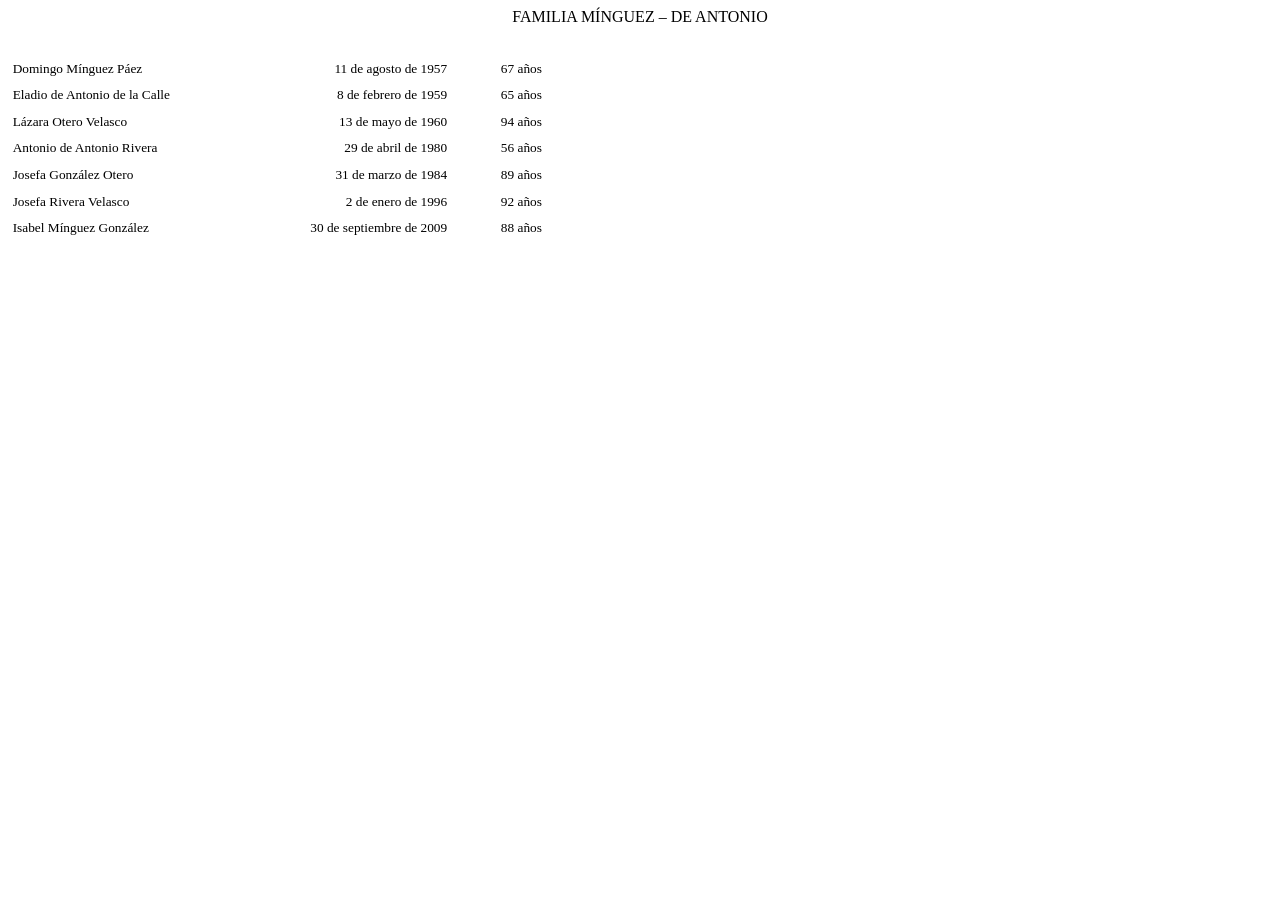
==== index.html @ 426055af "Add files via upload" ====
<html>

<head>
<meta http-equiv=Content-Type content="text/html; charset=windows-1252">
<meta name=Generator content="Microsoft Word 15 (filtered)">
<style>
<!--
 /* Font Definitions */
 @font-face
	{font-family:"Cambria Math";
	panose-1:2 4 5 3 5 4 6 3 2 4;}
@font-face
	{font-family:Aptos;
	panose-1:0 0 0 0 0 0 0 0 0 0;}
@font-face
	{font-family:Algerian;
	panose-1:4 2 7 5 4 10 2 6 7 2;}
 /* Style Definitions */
 p.MsoNormal, li.MsoNormal, div.MsoNormal
	{margin-top:0cm;
	margin-right:0cm;
	margin-bottom:8.0pt;
	margin-left:0cm;
	line-height:107%;
	font-size:11.0pt;
	font-family:"Aptos",serif;}
.MsoChpDefault
	{font-family:"Aptos",serif;}
.MsoPapDefault
	{margin-bottom:8.0pt;
	line-height:107%;}
@page WordSection1
	{size:595.3pt 841.9pt;
	margin:70.9pt 3.0cm 70.9pt 3.0cm;}
div.WordSection1
	{page:WordSection1;}
-->
</style>

</head>

<body lang=ES style='word-wrap:break-word'>

<div class=WordSection1>

<p class=MsoNormal align=center style='text-align:center'><span
style='font-size:12.0pt;line-height:107%;font-family:Algerian'>FAMILIA M�NGUEZ
� DE ANTONIO</span></p>

<p class=MsoNormal><span style='font-size:10.0pt;line-height:107%;font-family:
Algerian'>&nbsp;</span></p>

<p class=MsoNormal></p>

<table class=MsoNormalTable border=0 cellspacing=0 cellpadding=0 width=511
 style='width:383.0pt;border-collapse:collapse'>
 <tr style='height:19.95pt'>
  <td width=236 nowrap valign=top style='width:177.2pt;padding:0cm 3.5pt 0cm 3.5pt;
  height:19.95pt'>
  <p class=MsoNormal style='margin-bottom:0cm;line-height:normal'><span
  style='font-size:10.0pt;font-family:Algerian'>Domingo M�nguez P�ez</span></p>
  </td>
  <td width=189 nowrap valign=top style='width:5.0cm;padding:0cm 3.5pt 0cm 3.5pt;
  height:19.95pt'>
  <p class=MsoNormal align=right style='margin-bottom:0cm;text-align:right;
  line-height:normal'><span style='font-size:10.0pt;font-family:Algerian'>11 de
  agosto de 1957</span></p>
  </td>
  <td width=85 nowrap valign=top style='width:64.05pt;padding:0cm 3.5pt 0cm 3.5pt;
  height:19.95pt'>
  <p class=MsoNormal align=right style='margin-bottom:0cm;text-align:right;
  line-height:normal'><span style='font-size:10.0pt;font-family:Algerian'>67
  a�os</span></p>
  </td>
 </tr>
 <tr style='height:19.95pt'>
  <td width=236 nowrap valign=top style='width:177.2pt;padding:0cm 3.5pt 0cm 3.5pt;
  height:19.95pt'>
  <p class=MsoNormal style='margin-bottom:0cm;line-height:normal'><span
  style='font-size:10.0pt;font-family:Algerian'>Eladio de Antonio de la Calle</span></p>
  </td>
  <td width=189 nowrap valign=top style='width:5.0cm;padding:0cm 3.5pt 0cm 3.5pt;
  height:19.95pt'>
  <p class=MsoNormal align=right style='margin-bottom:0cm;text-align:right;
  line-height:normal'><span style='font-size:10.0pt;font-family:Algerian'>8 de
  febrero de 1959</span></p>
  </td>
  <td width=85 nowrap valign=top style='width:64.05pt;padding:0cm 3.5pt 0cm 3.5pt;
  height:19.95pt'>
  <p class=MsoNormal align=right style='margin-bottom:0cm;text-align:right;
  line-height:normal'><span style='font-size:10.0pt;font-family:Algerian'>65
  a�os</span></p>
  </td>
 </tr>
 <tr style='height:19.95pt'>
  <td width=236 nowrap valign=top style='width:177.2pt;padding:0cm 3.5pt 0cm 3.5pt;
  height:19.95pt'>
  <p class=MsoNormal style='margin-bottom:0cm;line-height:normal'><span
  style='font-size:10.0pt;font-family:Algerian'>L�zara Otero Velasco</span></p>
  </td>
  <td width=189 nowrap valign=top style='width:5.0cm;padding:0cm 3.5pt 0cm 3.5pt;
  height:19.95pt'>
  <p class=MsoNormal align=right style='margin-bottom:0cm;text-align:right;
  line-height:normal'><span style='font-size:10.0pt;font-family:Algerian'>13 de
  mayo de 1960</span></p>
  </td>
  <td width=85 nowrap valign=top style='width:64.05pt;padding:0cm 3.5pt 0cm 3.5pt;
  height:19.95pt'>
  <p class=MsoNormal align=right style='margin-bottom:0cm;text-align:right;
  line-height:normal'><span style='font-size:10.0pt;font-family:Algerian'>94
  a�os</span></p>
  </td>
 </tr>
 <tr style='height:19.95pt'>
  <td width=236 nowrap valign=top style='width:177.2pt;padding:0cm 3.5pt 0cm 3.5pt;
  height:19.95pt'>
  <p class=MsoNormal style='margin-bottom:0cm;line-height:normal'><span
  style='font-size:10.0pt;font-family:Algerian'>Antonio de Antonio Rivera</span></p>
  </td>
  <td width=189 nowrap valign=top style='width:5.0cm;padding:0cm 3.5pt 0cm 3.5pt;
  height:19.95pt'>
  <p class=MsoNormal align=right style='margin-bottom:0cm;text-align:right;
  line-height:normal'><span style='font-size:10.0pt;font-family:Algerian'>29 de
  abril de 1980</span></p>
  </td>
  <td width=85 nowrap valign=top style='width:64.05pt;padding:0cm 3.5pt 0cm 3.5pt;
  height:19.95pt'>
  <p class=MsoNormal align=right style='margin-bottom:0cm;text-align:right;
  line-height:normal'><span style='font-size:10.0pt;font-family:Algerian'>56
  a�os</span></p>
  </td>
 </tr>
 <tr style='height:19.95pt'>
  <td width=236 nowrap valign=top style='width:177.2pt;padding:0cm 3.5pt 0cm 3.5pt;
  height:19.95pt'>
  <p class=MsoNormal style='margin-bottom:0cm;line-height:normal'><span
  style='font-size:10.0pt;font-family:Algerian'>Josefa Gonz�lez Otero</span></p>
  </td>
  <td width=189 nowrap valign=top style='width:5.0cm;padding:0cm 3.5pt 0cm 3.5pt;
  height:19.95pt'>
  <p class=MsoNormal align=right style='margin-bottom:0cm;text-align:right;
  line-height:normal'><span style='font-size:10.0pt;font-family:Algerian'>31 de
  marzo de 1984</span></p>
  </td>
  <td width=85 nowrap valign=top style='width:64.05pt;padding:0cm 3.5pt 0cm 3.5pt;
  height:19.95pt'>
  <p class=MsoNormal align=right style='margin-bottom:0cm;text-align:right;
  line-height:normal'><span style='font-size:10.0pt;font-family:Algerian'>89
  a�os</span></p>
  </td>
 </tr>
 <tr style='height:19.95pt'>
  <td width=236 nowrap valign=top style='width:177.2pt;padding:0cm 3.5pt 0cm 3.5pt;
  height:19.95pt'>
  <p class=MsoNormal style='margin-bottom:0cm;line-height:normal'><span
  style='font-size:10.0pt;font-family:Algerian'>Josefa Rivera Velasco</span></p>
  </td>
  <td width=189 nowrap valign=top style='width:5.0cm;padding:0cm 3.5pt 0cm 3.5pt;
  height:19.95pt'>
  <p class=MsoNormal align=right style='margin-bottom:0cm;text-align:right;
  line-height:normal'><span style='font-size:10.0pt;font-family:Algerian'>2 de
  enero de 1996</span></p>
  </td>
  <td width=85 nowrap valign=top style='width:64.05pt;padding:0cm 3.5pt 0cm 3.5pt;
  height:19.95pt'>
  <p class=MsoNormal align=right style='margin-bottom:0cm;text-align:right;
  line-height:normal'><span style='font-size:10.0pt;font-family:Algerian'>92
  a�os</span></p>
  </td>
 </tr>
 <tr style='height:19.95pt'>
  <td width=236 nowrap valign=top style='width:177.2pt;padding:0cm 3.5pt 0cm 3.5pt;
  height:19.95pt'>
  <p class=MsoNormal style='margin-bottom:0cm;line-height:normal'><span
  style='font-size:10.0pt;font-family:Algerian'>Isabel M�nguez Gonz�lez</span></p>
  </td>
  <td width=189 nowrap valign=top style='width:5.0cm;padding:0cm 3.5pt 0cm 3.5pt;
  height:19.95pt'>
  <p class=MsoNormal align=right style='margin-bottom:0cm;text-align:right;
  line-height:normal'><span style='font-size:10.0pt;font-family:Algerian'>30 de
  septiembre de 2009</span></p>
  </td>
  <td width=85 nowrap valign=top style='width:64.05pt;padding:0cm 3.5pt 0cm 3.5pt;
  height:19.95pt'>
  <p class=MsoNormal align=right style='margin-bottom:0cm;text-align:right;
  line-height:normal'><span style='font-size:10.0pt;font-family:Algerian'>88
  a�os</span></p>
  </td>
 </tr>
</table>

<p class=MsoNormal align=center style='text-align:center'><span
style='font-size:12.0pt;line-height:107%;font-family:Algerian'>&nbsp;</span></p>

</div>

</body>

</html>
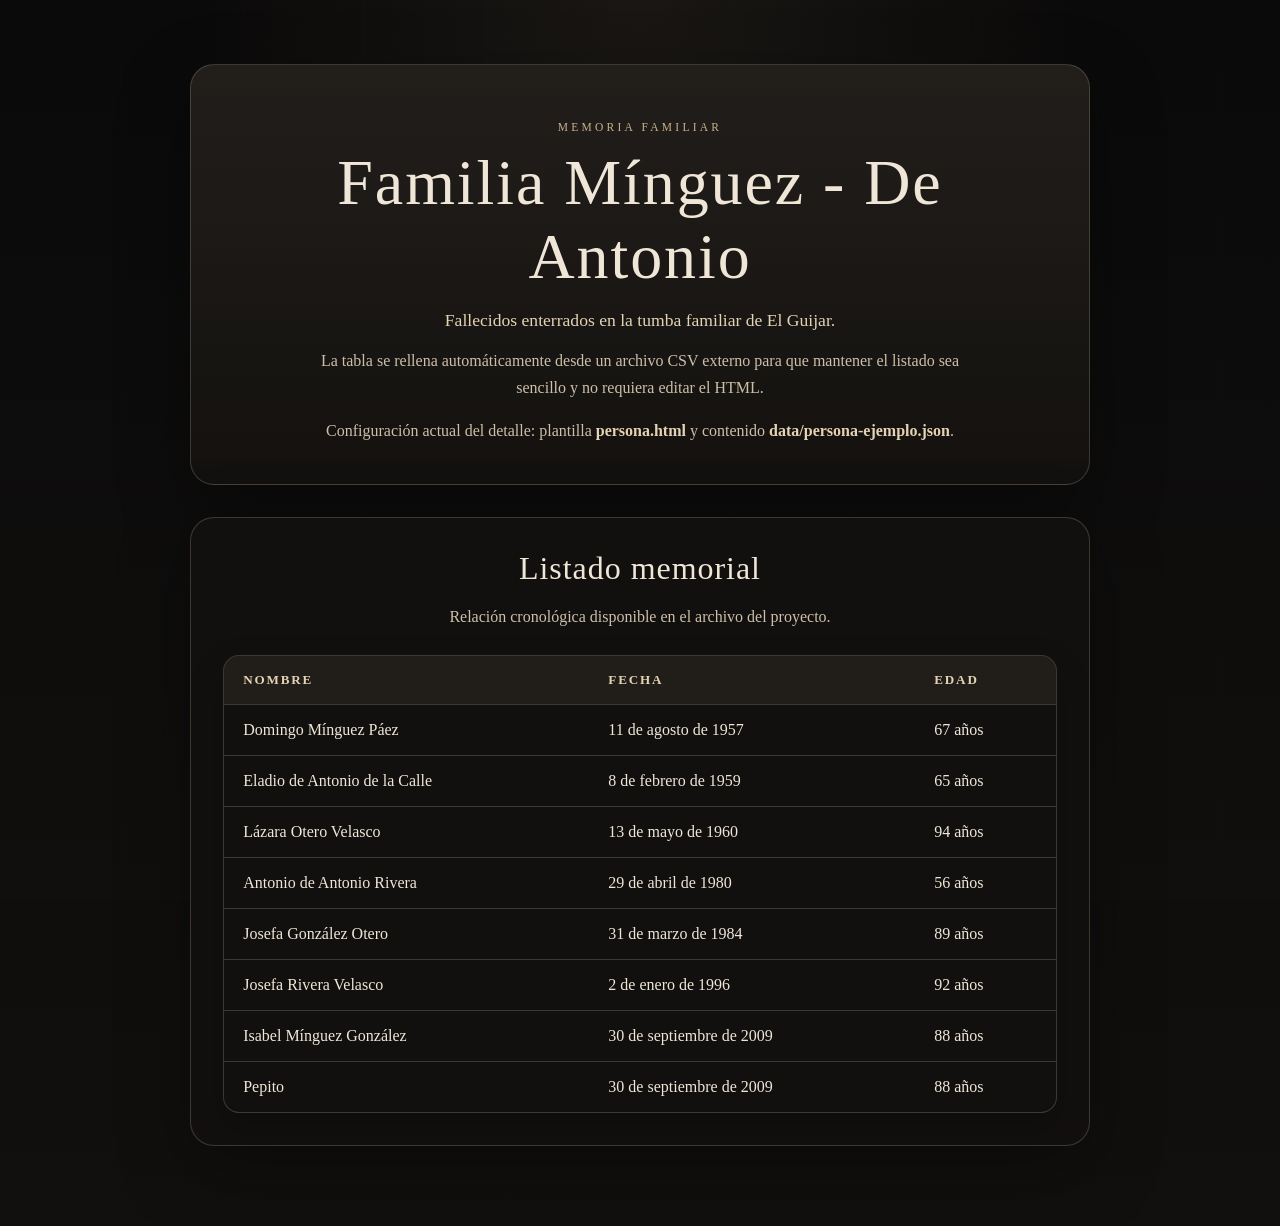
==== commit 3b551179: "Nueva estructura del proyecto" ====
--- a/index.html
+++ b/index.html
@@ -1,199 +1,64 @@
-<html>
-
-<head>
-<meta http-equiv=Content-Type content="text/html; charset=windows-1252">
-<meta name=Generator content="Microsoft Word 15 (filtered)">
-<style>
-<!--
- /* Font Definitions */
- @font-face
-	{font-family:"Cambria Math";
-	panose-1:2 4 5 3 5 4 6 3 2 4;}
-@font-face
-	{font-family:Aptos;
-	panose-1:0 0 0 0 0 0 0 0 0 0;}
-@font-face
-	{font-family:Algerian;
-	panose-1:4 2 7 5 4 10 2 6 7 2;}
- /* Style Definitions */
- p.MsoNormal, li.MsoNormal, div.MsoNormal
-	{margin-top:0cm;
-	margin-right:0cm;
-	margin-bottom:8.0pt;
-	margin-left:0cm;
-	line-height:107%;
-	font-size:11.0pt;
-	font-family:"Aptos",serif;}
-.MsoChpDefault
-	{font-family:"Aptos",serif;}
-.MsoPapDefault
-	{margin-bottom:8.0pt;
-	line-height:107%;}
-@page WordSection1
-	{size:595.3pt 841.9pt;
-	margin:70.9pt 3.0cm 70.9pt 3.0cm;}
-div.WordSection1
-	{page:WordSection1;}
--->
-</style>
-
-</head>
-
-<body lang=ES style='word-wrap:break-word'>
-
-<div class=WordSection1>
-
-<p class=MsoNormal align=center style='text-align:center'><span
-style='font-size:12.0pt;line-height:107%;font-family:Algerian'>FAMILIA M�NGUEZ
-� DE ANTONIO</span></p>
-
-<p class=MsoNormal><span style='font-size:10.0pt;line-height:107%;font-family:
-Algerian'>&nbsp;</span></p>
-
-<p class=MsoNormal></p>
-
-<table class=MsoNormalTable border=0 cellspacing=0 cellpadding=0 width=511
- style='width:383.0pt;border-collapse:collapse'>
- <tr style='height:19.95pt'>
-  <td width=236 nowrap valign=top style='width:177.2pt;padding:0cm 3.5pt 0cm 3.5pt;
-  height:19.95pt'>
-  <p class=MsoNormal style='margin-bottom:0cm;line-height:normal'><span
-  style='font-size:10.0pt;font-family:Algerian'>Domingo M�nguez P�ez</span></p>
-  </td>
-  <td width=189 nowrap valign=top style='width:5.0cm;padding:0cm 3.5pt 0cm 3.5pt;
-  height:19.95pt'>
-  <p class=MsoNormal align=right style='margin-bottom:0cm;text-align:right;
-  line-height:normal'><span style='font-size:10.0pt;font-family:Algerian'>11 de
-  agosto de 1957</span></p>
-  </td>
-  <td width=85 nowrap valign=top style='width:64.05pt;padding:0cm 3.5pt 0cm 3.5pt;
-  height:19.95pt'>
-  <p class=MsoNormal align=right style='margin-bottom:0cm;text-align:right;
-  line-height:normal'><span style='font-size:10.0pt;font-family:Algerian'>67
-  a�os</span></p>
-  </td>
- </tr>
- <tr style='height:19.95pt'>
-  <td width=236 nowrap valign=top style='width:177.2pt;padding:0cm 3.5pt 0cm 3.5pt;
-  height:19.95pt'>
-  <p class=MsoNormal style='margin-bottom:0cm;line-height:normal'><span
-  style='font-size:10.0pt;font-family:Algerian'>Eladio de Antonio de la Calle</span></p>
-  </td>
-  <td width=189 nowrap valign=top style='width:5.0cm;padding:0cm 3.5pt 0cm 3.5pt;
-  height:19.95pt'>
-  <p class=MsoNormal align=right style='margin-bottom:0cm;text-align:right;
-  line-height:normal'><span style='font-size:10.0pt;font-family:Algerian'>8 de
-  febrero de 1959</span></p>
-  </td>
-  <td width=85 nowrap valign=top style='width:64.05pt;padding:0cm 3.5pt 0cm 3.5pt;
-  height:19.95pt'>
-  <p class=MsoNormal align=right style='margin-bottom:0cm;text-align:right;
-  line-height:normal'><span style='font-size:10.0pt;font-family:Algerian'>65
-  a�os</span></p>
-  </td>
- </tr>
- <tr style='height:19.95pt'>
-  <td width=236 nowrap valign=top style='width:177.2pt;padding:0cm 3.5pt 0cm 3.5pt;
-  height:19.95pt'>
-  <p class=MsoNormal style='margin-bottom:0cm;line-height:normal'><span
-  style='font-size:10.0pt;font-family:Algerian'>L�zara Otero Velasco</span></p>
-  </td>
-  <td width=189 nowrap valign=top style='width:5.0cm;padding:0cm 3.5pt 0cm 3.5pt;
-  height:19.95pt'>
-  <p class=MsoNormal align=right style='margin-bottom:0cm;text-align:right;
-  line-height:normal'><span style='font-size:10.0pt;font-family:Algerian'>13 de
-  mayo de 1960</span></p>
-  </td>
-  <td width=85 nowrap valign=top style='width:64.05pt;padding:0cm 3.5pt 0cm 3.5pt;
-  height:19.95pt'>
-  <p class=MsoNormal align=right style='margin-bottom:0cm;text-align:right;
-  line-height:normal'><span style='font-size:10.0pt;font-family:Algerian'>94
-  a�os</span></p>
-  </td>
- </tr>
- <tr style='height:19.95pt'>
-  <td width=236 nowrap valign=top style='width:177.2pt;padding:0cm 3.5pt 0cm 3.5pt;
-  height:19.95pt'>
-  <p class=MsoNormal style='margin-bottom:0cm;line-height:normal'><span
-  style='font-size:10.0pt;font-family:Algerian'>Antonio de Antonio Rivera</span></p>
-  </td>
-  <td width=189 nowrap valign=top style='width:5.0cm;padding:0cm 3.5pt 0cm 3.5pt;
-  height:19.95pt'>
-  <p class=MsoNormal align=right style='margin-bottom:0cm;text-align:right;
-  line-height:normal'><span style='font-size:10.0pt;font-family:Algerian'>29 de
-  abril de 1980</span></p>
-  </td>
-  <td width=85 nowrap valign=top style='width:64.05pt;padding:0cm 3.5pt 0cm 3.5pt;
-  height:19.95pt'>
-  <p class=MsoNormal align=right style='margin-bottom:0cm;text-align:right;
-  line-height:normal'><span style='font-size:10.0pt;font-family:Algerian'>56
-  a�os</span></p>
-  </td>
- </tr>
- <tr style='height:19.95pt'>
-  <td width=236 nowrap valign=top style='width:177.2pt;padding:0cm 3.5pt 0cm 3.5pt;
-  height:19.95pt'>
-  <p class=MsoNormal style='margin-bottom:0cm;line-height:normal'><span
-  style='font-size:10.0pt;font-family:Algerian'>Josefa Gonz�lez Otero</span></p>
-  </td>
-  <td width=189 nowrap valign=top style='width:5.0cm;padding:0cm 3.5pt 0cm 3.5pt;
-  height:19.95pt'>
-  <p class=MsoNormal align=right style='margin-bottom:0cm;text-align:right;
-  line-height:normal'><span style='font-size:10.0pt;font-family:Algerian'>31 de
-  marzo de 1984</span></p>
-  </td>
-  <td width=85 nowrap valign=top style='width:64.05pt;padding:0cm 3.5pt 0cm 3.5pt;
-  height:19.95pt'>
-  <p class=MsoNormal align=right style='margin-bottom:0cm;text-align:right;
-  line-height:normal'><span style='font-size:10.0pt;font-family:Algerian'>89
-  a�os</span></p>
-  </td>
- </tr>
- <tr style='height:19.95pt'>
-  <td width=236 nowrap valign=top style='width:177.2pt;padding:0cm 3.5pt 0cm 3.5pt;
-  height:19.95pt'>
-  <p class=MsoNormal style='margin-bottom:0cm;line-height:normal'><span
-  style='font-size:10.0pt;font-family:Algerian'>Josefa Rivera Velasco</span></p>
-  </td>
-  <td width=189 nowrap valign=top style='width:5.0cm;padding:0cm 3.5pt 0cm 3.5pt;
-  height:19.95pt'>
-  <p class=MsoNormal align=right style='margin-bottom:0cm;text-align:right;
-  line-height:normal'><span style='font-size:10.0pt;font-family:Algerian'>2 de
-  enero de 1996</span></p>
-  </td>
-  <td width=85 nowrap valign=top style='width:64.05pt;padding:0cm 3.5pt 0cm 3.5pt;
-  height:19.95pt'>
-  <p class=MsoNormal align=right style='margin-bottom:0cm;text-align:right;
-  line-height:normal'><span style='font-size:10.0pt;font-family:Algerian'>92
-  a�os</span></p>
-  </td>
- </tr>
- <tr style='height:19.95pt'>
-  <td width=236 nowrap valign=top style='width:177.2pt;padding:0cm 3.5pt 0cm 3.5pt;
-  height:19.95pt'>
-  <p class=MsoNormal style='margin-bottom:0cm;line-height:normal'><span
-  style='font-size:10.0pt;font-family:Algerian'>Isabel M�nguez Gonz�lez</span></p>
-  </td>
-  <td width=189 nowrap valign=top style='width:5.0cm;padding:0cm 3.5pt 0cm 3.5pt;
-  height:19.95pt'>
-  <p class=MsoNormal align=right style='margin-bottom:0cm;text-align:right;
-  line-height:normal'><span style='font-size:10.0pt;font-family:Algerian'>30 de
-  septiembre de 2009</span></p>
-  </td>
-  <td width=85 nowrap valign=top style='width:64.05pt;padding:0cm 3.5pt 0cm 3.5pt;
-  height:19.95pt'>
-  <p class=MsoNormal align=right style='margin-bottom:0cm;text-align:right;
-  line-height:normal'><span style='font-size:10.0pt;font-family:Algerian'>88
-  a�os</span></p>
-  </td>
- </tr>
-</table>
-
-<p class=MsoNormal align=center style='text-align:center'><span
-style='font-size:12.0pt;line-height:107%;font-family:Algerian'>&nbsp;</span></p>
-
-</div>
-
-</body>
-
-</html>
+<!DOCTYPE html>
+<html lang="es">
+<head>
+  <meta charset="utf-8">
+  <meta name="viewport" content="width=device-width, initial-scale=1">
+  <title>Familia Mínguez - De Antonio</title>
+  <link rel="stylesheet" href="css/tokens.css">
+  <link rel="stylesheet" href="css/styles.css">
+</head>
+<body>
+  <main
+    class="page"
+    data-records-src="data/fallecidos.csv"
+    data-detail-template="persona.html"
+    data-detail-content="data/persona-ejemplo.json"
+  >
+    <section class="hero">
+      <p class="eyebrow">Memoria familiar</p>
+      <h1>Familia Mínguez - De Antonio</h1>
+      <p class="lead">
+        Fallecidos enterrados en la tumba familiar de El Guijar.
+      </p>
+      <p class="description">
+        La tabla se rellena automáticamente desde un archivo CSV externo para que
+        mantener el listado sea sencillo y no requiera editar el HTML.
+      </p>
+      <p class="description">
+        Configuración actual del detalle: plantilla <strong>persona.html</strong> y
+        contenido <strong>data/persona-ejemplo.json</strong>.
+      </p>
+    </section>
+
+    <section class="table-section" aria-labelledby="tabla-fallecidos">
+      <div class="table-header">
+        <h2 id="tabla-fallecidos">Listado memorial</h2>
+        <p>Relación cronológica disponible en el archivo del proyecto.</p>
+      </div>
+
+      <div class="table-wrapper">
+        <table>
+          <thead>
+            <tr>
+              <th>Nombre</th>
+              <th>Fecha</th>
+              <th>Edad</th>
+            </tr>
+          </thead>
+          <tbody id="records-body">
+            <tr>
+              <td colspan="3">Cargando datos...</td>
+            </tr>
+          </tbody>
+        </table>
+      </div>
+    </section>
+  </main>
+
+  <noscript class="noscript-message">
+    Esta página necesita JavaScript para cargar el archivo CSV.
+  </noscript>
+
+  <script src="js/app.js"></script>
+</body>
+</html>
--- a/css/tokens.css
+++ b/css/tokens.css
@@ -0,0 +1,18 @@
+:root {
+  --color-background: #11100f;
+  --color-background-soft: #1a1816;
+  --color-surface: rgba(33, 30, 27, 0.88);
+  --color-surface-strong: rgba(19, 17, 15, 0.96);
+  --color-text: #efe6d8;
+  --color-text-soft: #cdbfa9;
+  --color-line: rgba(214, 197, 171, 0.22);
+  --color-accent: #c8b18a;
+  --color-accent-strong: #e4d3b4;
+  --shadow-soft: 0 24px 70px rgba(0, 0, 0, 0.35);
+  --shadow-table: 0 14px 32px rgba(0, 0, 0, 0.28);
+  --radius-large: 24px;
+  --radius-medium: 16px;
+  --page-width: min(900px, calc(100vw - 2rem));
+  --font-display: "Palatino Linotype", "Book Antiqua", Palatino, Georgia, serif;
+  --font-body: Georgia, "Times New Roman", serif;
+}
--- a/css/styles.css
+++ b/css/styles.css
@@ -0,0 +1,299 @@
+*,
+*::before,
+*::after {
+  box-sizing: border-box;
+}
+
+html {
+  color-scheme: dark;
+}
+
+body {
+  margin: 0;
+  min-height: 100vh;
+  font-family: var(--font-body);
+  color: var(--color-text);
+  background:
+    radial-gradient(circle at top, rgba(200, 177, 138, 0.08), transparent 32%),
+    linear-gradient(180deg, rgba(9, 8, 8, 0.92), rgba(17, 16, 15, 0.98)),
+    var(--color-background);
+}
+
+body::before {
+  content: "";
+  position: fixed;
+  inset: 0;
+  pointer-events: none;
+  background:
+    linear-gradient(rgba(255, 255, 255, 0.02), rgba(255, 255, 255, 0.02)),
+    repeating-linear-gradient(
+      90deg,
+      transparent,
+      transparent 120px,
+      rgba(255, 255, 255, 0.015) 121px,
+      transparent 122px
+    );
+  opacity: 0.45;
+}
+
+.page {
+  position: relative;
+  z-index: 1;
+  width: var(--page-width);
+  margin: 0 auto;
+  padding: 4rem 0 5rem;
+}
+
+.hero {
+  text-align: center;
+  padding: 3.5rem 2rem 2.5rem;
+  border: 1px solid var(--color-line);
+  border-radius: var(--radius-large);
+  background:
+    linear-gradient(180deg, rgba(35, 31, 28, 0.82), rgba(18, 16, 14, 0.92)),
+    var(--color-surface);
+  box-shadow: var(--shadow-soft);
+}
+
+.eyebrow {
+  margin: 0 0 0.8rem;
+  color: var(--color-accent);
+  letter-spacing: 0.28em;
+  text-transform: uppercase;
+  font-size: 0.72rem;
+}
+
+h1,
+h2 {
+  margin: 0;
+  font-family: var(--font-display);
+  font-weight: 400;
+  letter-spacing: 0.03em;
+}
+
+h1 {
+  font-size: clamp(2.4rem, 5vw, 4.3rem);
+}
+
+h2 {
+  font-size: clamp(1.4rem, 3vw, 2rem);
+}
+
+.lead {
+  margin: 1rem auto 0;
+  max-width: 36rem;
+  font-size: 1.1rem;
+  color: var(--color-accent-strong);
+}
+
+.description,
+.table-header p,
+.noscript-message {
+  margin: 1rem auto 0;
+  max-width: 42rem;
+  color: var(--color-text-soft);
+  line-height: 1.7;
+}
+
+.description strong {
+  color: var(--color-accent-strong);
+  font-weight: 600;
+}
+
+.table-section {
+  margin-top: 2rem;
+  padding: 2rem;
+  border: 1px solid var(--color-line);
+  border-radius: var(--radius-large);
+  background: rgba(20, 18, 17, 0.82);
+  box-shadow: var(--shadow-soft);
+}
+
+.table-header {
+  text-align: center;
+  margin-bottom: 1.5rem;
+}
+
+.table-wrapper {
+  overflow-x: auto;
+  border: 1px solid var(--color-line);
+  border-radius: var(--radius-medium);
+  background: var(--color-surface-strong);
+  box-shadow: var(--shadow-table);
+}
+
+table {
+  width: 100%;
+  border-collapse: collapse;
+}
+
+thead {
+  background: rgba(200, 177, 138, 0.08);
+}
+
+th,
+td {
+  padding: 1rem 1.2rem;
+  text-align: left;
+  border-bottom: 1px solid var(--color-line);
+}
+
+th {
+  color: var(--color-accent-strong);
+  font-size: 0.82rem;
+  font-weight: 600;
+  letter-spacing: 0.14em;
+  text-transform: uppercase;
+}
+
+tbody tr:last-child td {
+  border-bottom: 0;
+}
+
+tbody tr:hover {
+  background: rgba(200, 177, 138, 0.06);
+}
+
+.row-link {
+  display: block;
+  color: inherit;
+  text-decoration: none;
+}
+
+.table-row-link {
+  transition: background-color 140ms ease;
+}
+
+.table-row-link:hover {
+  background: rgba(200, 177, 138, 0.09);
+}
+
+td[colspan] {
+  text-align: center;
+  color: var(--color-text-soft);
+}
+
+.page--detail {
+  display: grid;
+  gap: 1.5rem;
+}
+
+.back-link {
+  margin: 0;
+}
+
+.back-link a {
+  color: var(--color-accent-strong);
+  text-decoration: none;
+}
+
+.hero--detail {
+  padding-top: 2.5rem;
+}
+
+.detail-grid {
+  display: grid;
+  grid-template-columns: repeat(2, minmax(0, 1fr));
+  gap: 1.5rem;
+}
+
+.detail-card {
+  padding: 1.8rem;
+  border: 1px solid var(--color-line);
+  border-radius: var(--radius-large);
+  background: rgba(20, 18, 17, 0.82);
+  box-shadow: var(--shadow-soft);
+}
+
+.detail-list {
+  display: grid;
+  gap: 1rem;
+  margin: 0;
+}
+
+.detail-list div {
+  padding-bottom: 0.75rem;
+  border-bottom: 1px solid var(--color-line);
+}
+
+.detail-list div:last-child {
+  padding-bottom: 0;
+  border-bottom: 0;
+}
+
+.detail-list dt {
+  margin-bottom: 0.35rem;
+  color: var(--color-accent);
+  font-size: 0.82rem;
+  letter-spacing: 0.12em;
+  text-transform: uppercase;
+}
+
+.detail-list dd {
+  margin: 0;
+  color: var(--color-text);
+}
+
+.detail-figure,
+.gallery-card {
+  margin: 0;
+}
+
+.detail-figure img,
+.gallery-card img {
+  width: 100%;
+  border: 1px solid var(--color-line);
+  border-radius: var(--radius-medium);
+  background: rgba(255, 255, 255, 0.04);
+}
+
+.detail-figure figcaption,
+.gallery-card figcaption {
+  margin-top: 0.75rem;
+  color: var(--color-text-soft);
+  line-height: 1.6;
+}
+
+.gallery-grid {
+  display: grid;
+  grid-template-columns: repeat(2, minmax(0, 1fr));
+  gap: 1rem;
+}
+
+#person-biography p {
+  margin: 0 0 1rem;
+  color: var(--color-text-soft);
+  line-height: 1.8;
+}
+
+#person-biography p:last-child {
+  margin-bottom: 0;
+}
+
+.noscript-message {
+  display: block;
+  width: var(--page-width);
+  padding-bottom: 2rem;
+  text-align: center;
+}
+
+@media (max-width: 640px) {
+  .page {
+    padding-top: 2rem;
+  }
+
+  .hero,
+  .table-section {
+    padding: 1.5rem;
+  }
+
+  th,
+  td {
+    padding: 0.85rem 0.9rem;
+  }
+
+  .detail-grid,
+  .gallery-grid {
+    grid-template-columns: 1fr;
+  }
+}
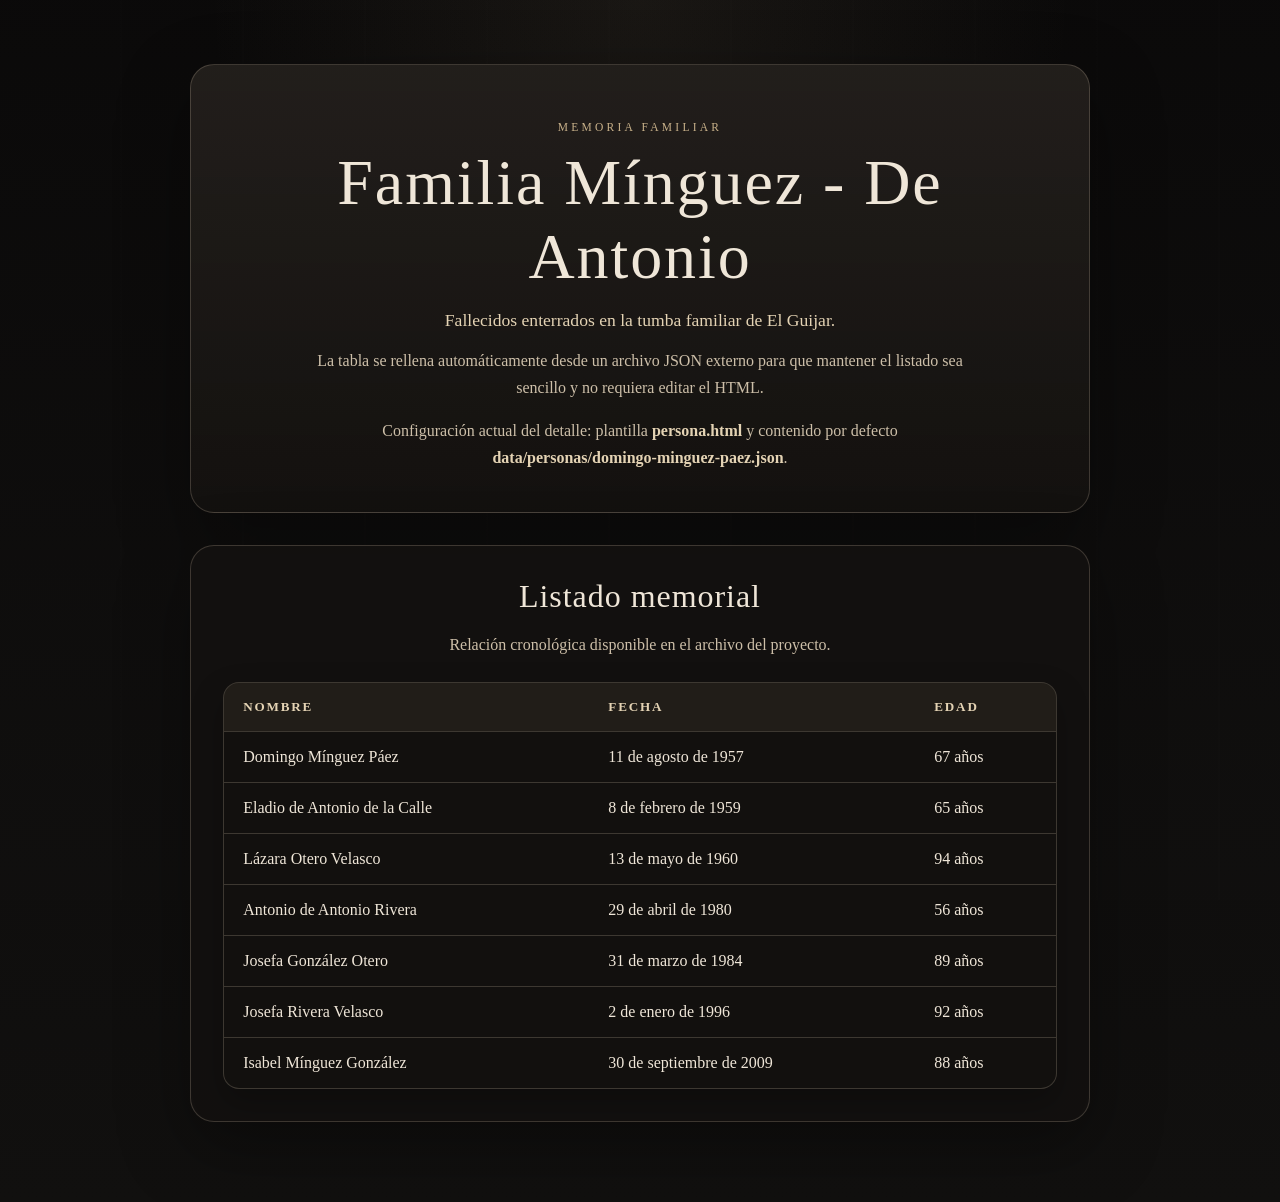
==== commit f5e29d91: "Nuevas estructura con todo relleno" ====
--- a/index.html
+++ b/index.html
@@ -10,9 +10,9 @@
 <body>
   <main
     class="page"
-    data-records-src="data/fallecidos.csv"
+    data-records-src="data/fallecidos.json"
     data-detail-template="persona.html"
-    data-detail-content="data/persona-ejemplo.json"
+    data-detail-content="data/personas/domingo-minguez-paez.json"
   >
     <section class="hero">
       <p class="eyebrow">Memoria familiar</p>
@@ -21,12 +21,12 @@
         Fallecidos enterrados en la tumba familiar de El Guijar.
       </p>
       <p class="description">
-        La tabla se rellena automáticamente desde un archivo CSV externo para que
+        La tabla se rellena automáticamente desde un archivo JSON externo para que
         mantener el listado sea sencillo y no requiera editar el HTML.
       </p>
       <p class="description">
         Configuración actual del detalle: plantilla <strong>persona.html</strong> y
-        contenido <strong>data/persona-ejemplo.json</strong>.
+        contenido por defecto <strong>data/personas/domingo-minguez-paez.json</strong>.
       </p>
     </section>
 
@@ -38,16 +38,10 @@
 
       <div class="table-wrapper">
         <table>
-          <thead>
-            <tr>
-              <th>Nombre</th>
-              <th>Fecha</th>
-              <th>Edad</th>
-            </tr>
-          </thead>
+          <thead id="records-head"></thead>
           <tbody id="records-body">
             <tr>
-              <td colspan="3">Cargando datos...</td>
+              <td>Cargando datos...</td>
             </tr>
           </tbody>
         </table>
@@ -56,7 +50,7 @@
   </main>
 
   <noscript class="noscript-message">
-    Esta página necesita JavaScript para cargar el archivo CSV.
+    Esta página necesita JavaScript para cargar el archivo JSON.
   </noscript>
 
   <script src="js/app.js"></script>
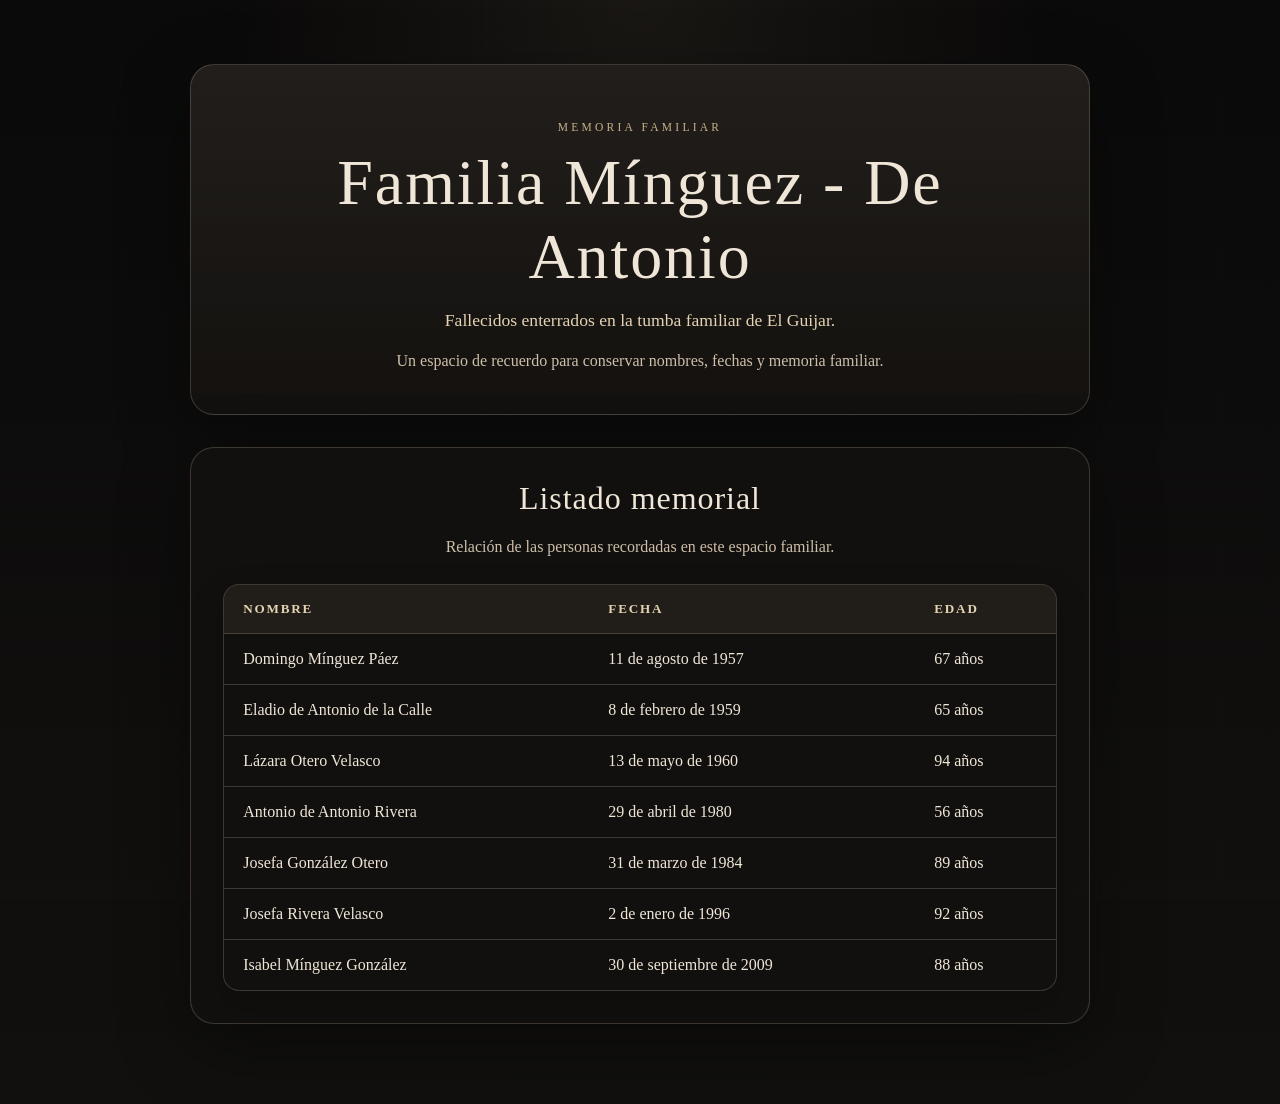
==== commit 997c95bb: "Quitada info técnica expuesta" ====
--- a/index.html
+++ b/index.html
@@ -21,19 +21,14 @@
         Fallecidos enterrados en la tumba familiar de El Guijar.
       </p>
       <p class="description">
-        La tabla se rellena automáticamente desde un archivo JSON externo para que
-        mantener el listado sea sencillo y no requiera editar el HTML.
-      </p>
-      <p class="description">
-        Configuración actual del detalle: plantilla <strong>persona.html</strong> y
-        contenido por defecto <strong>data/personas/domingo-minguez-paez.json</strong>.
+        Un espacio de recuerdo para conservar nombres, fechas y memoria familiar.
       </p>
     </section>
 
     <section class="table-section" aria-labelledby="tabla-fallecidos">
       <div class="table-header">
         <h2 id="tabla-fallecidos">Listado memorial</h2>
-        <p>Relación cronológica disponible en el archivo del proyecto.</p>
+        <p>Relación de las personas recordadas en este espacio familiar.</p>
       </div>
 
       <div class="table-wrapper">
@@ -50,7 +45,7 @@
   </main>
 
   <noscript class="noscript-message">
-    Esta página necesita JavaScript para cargar el archivo JSON.
+    No se ha podido mostrar el contenido completo de esta página.
   </noscript>
 
   <script src="js/app.js"></script>
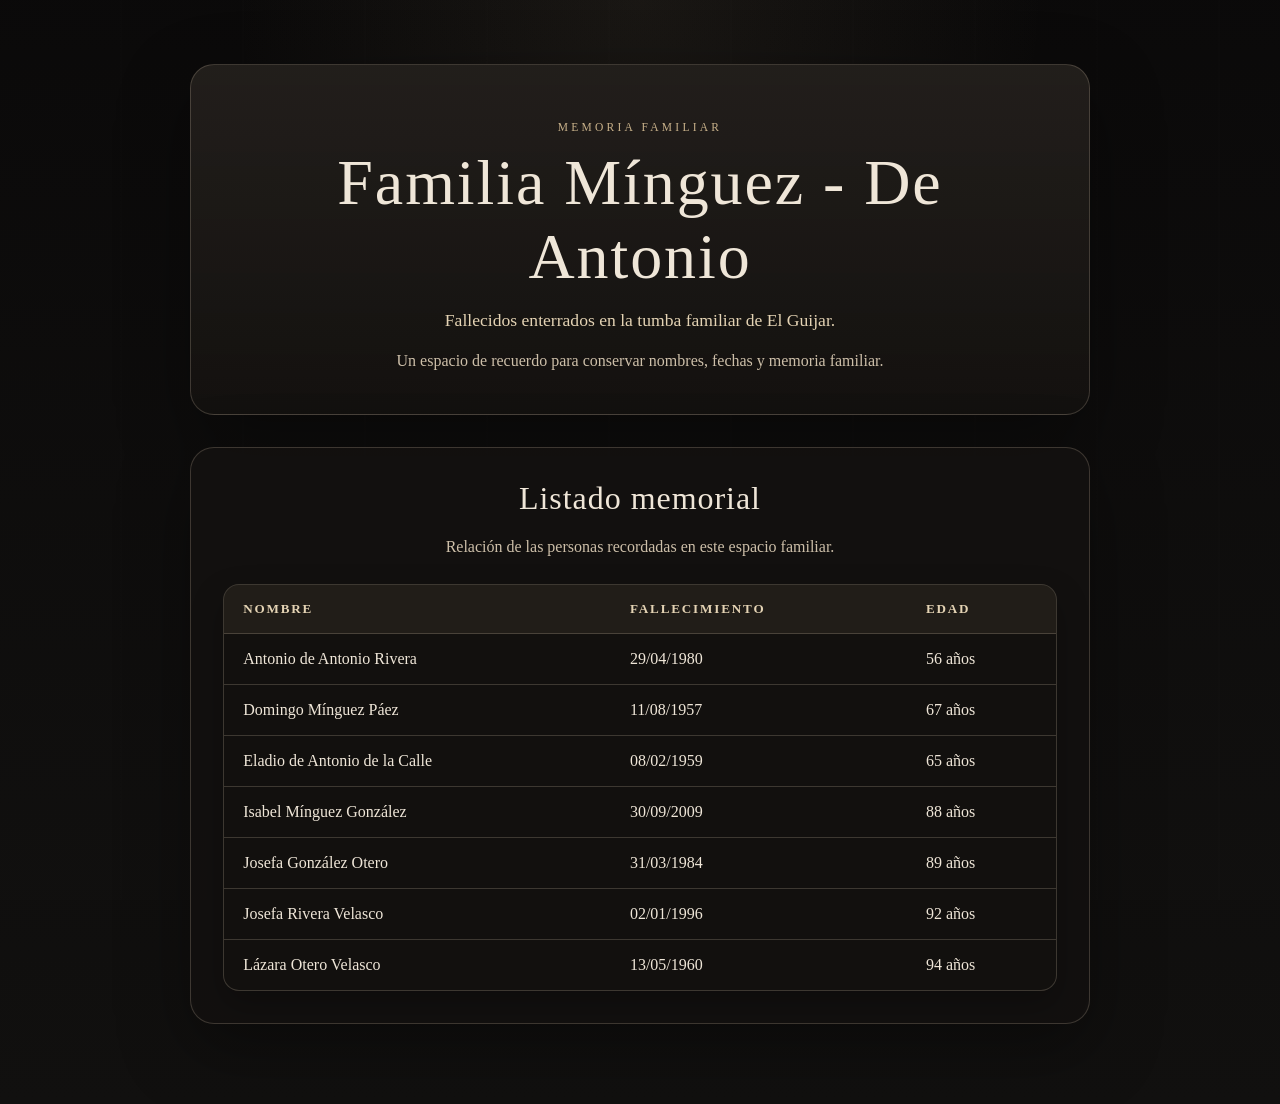
==== commit 88c386b0: "Incluidas fotografías y simplificada lógica" ====
--- a/index.html
+++ b/index.html
@@ -10,9 +10,8 @@
 <body>
   <main
     class="page"
-    data-records-src="data/fallecidos.json"
+    data-records-src="data/lista.json"
     data-detail-template="persona.html"
-    data-detail-content="data/personas/domingo-minguez-paez.json"
   >
     <section class="hero">
       <p class="eyebrow">Memoria familiar</p>
@@ -51,3 +50,4 @@
   <script src="js/app.js"></script>
 </body>
 </html>
+
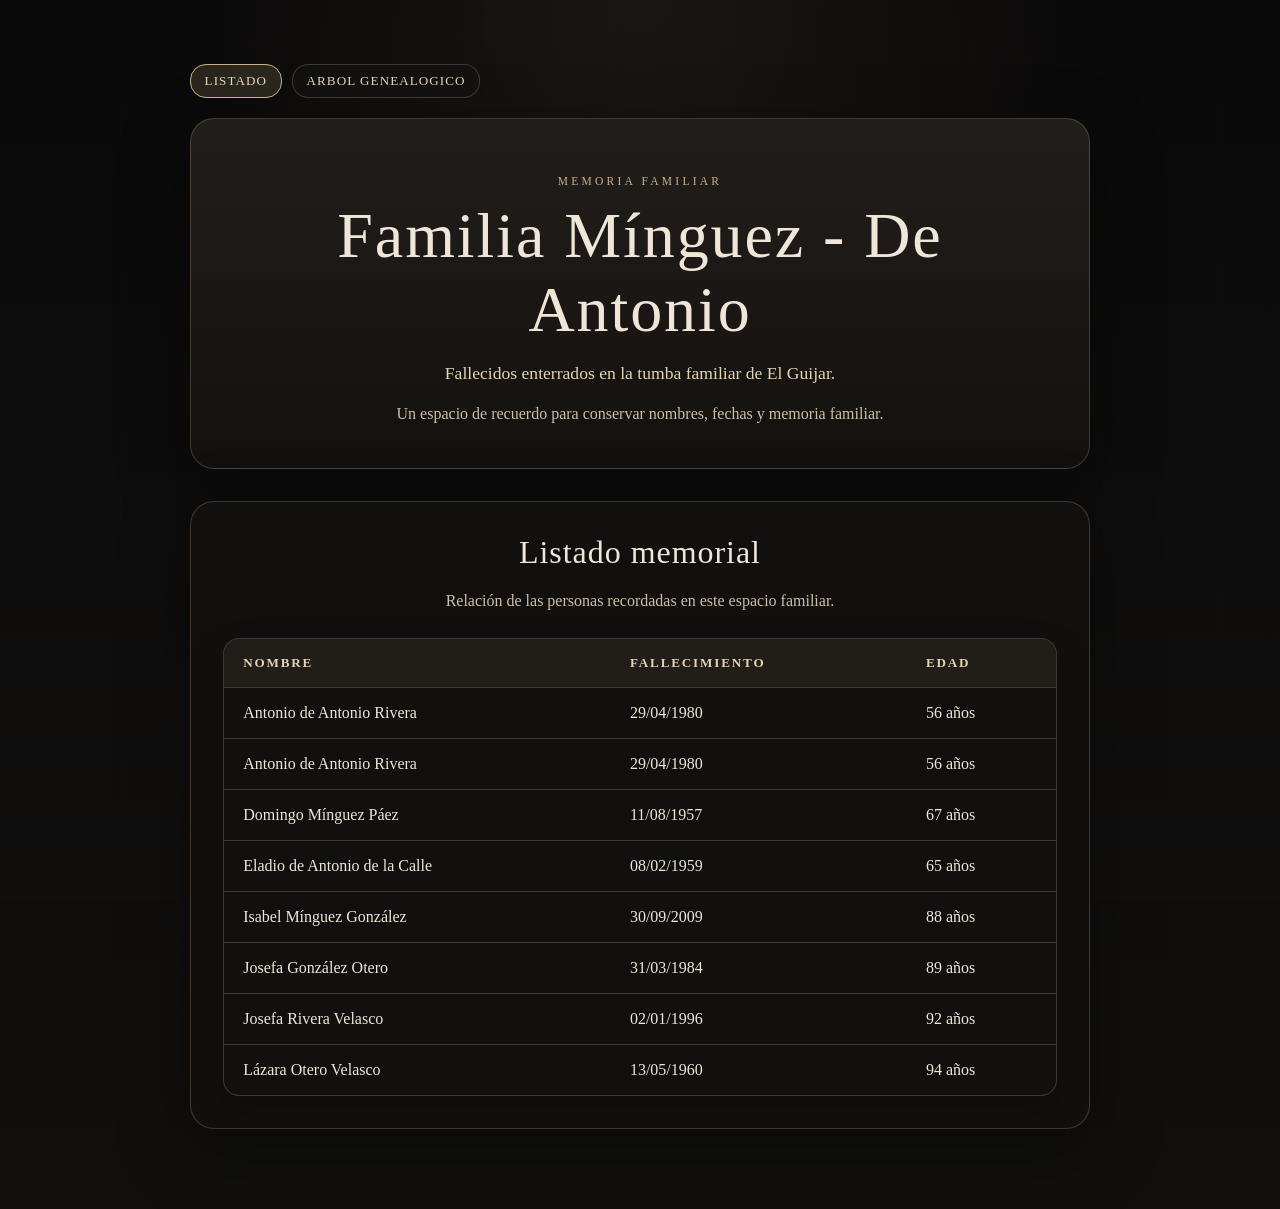
==== commit a6a89120: "Creado árbol genealógico" ====
--- a/index.html
+++ b/index.html
@@ -13,6 +13,11 @@
     data-records-src="data/lista.json"
     data-detail-template="persona.html"
   >
+    <nav class="site-nav" aria-label="Navegacion principal">
+      <a class="site-nav__link site-nav__link--active" href="index.html" aria-current="page">Listado</a>
+      <a class="site-nav__link" href="arbol.html">Arbol genealogico</a>
+    </nav>
+
     <section class="hero">
       <p class="eyebrow">Memoria familiar</p>
       <h1>Familia Mínguez - De Antonio</h1>
--- a/css/styles.css
+++ b/css/styles.css
@@ -44,6 +44,40 @@
   padding: 4rem 0 5rem;
 }
 
+.site-nav {
+  display: flex;
+  gap: 0.65rem;
+  flex-wrap: wrap;
+  margin: 0 0 1.25rem;
+}
+
+.site-nav__link {
+  display: inline-flex;
+  align-items: center;
+  justify-content: center;
+  min-height: 2.1rem;
+  padding: 0.35rem 0.85rem;
+  border: 1px solid var(--color-line);
+  border-radius: var(--radius-medium);
+  color: var(--color-accent-strong);
+  background: rgba(20, 18, 17, 0.78);
+  text-decoration: none;
+  font-size: 0.82rem;
+  letter-spacing: 0.08em;
+  text-transform: uppercase;
+  transition: border-color 140ms ease, background-color 140ms ease;
+}
+
+.site-nav__link:hover {
+  border-color: var(--color-accent);
+  background: rgba(200, 177, 138, 0.12);
+}
+
+.site-nav__link--active {
+  border-color: var(--color-accent);
+  background: rgba(200, 177, 138, 0.16);
+}
+
 .hero {
   text-align: center;
   padding: 3.5rem 2rem 2.5rem;
@@ -282,6 +316,10 @@
     padding-top: 2rem;
   }
 
+  .site-nav {
+    margin-bottom: 1rem;
+  }
+
   .hero,
   .table-section {
     padding: 1.5rem;
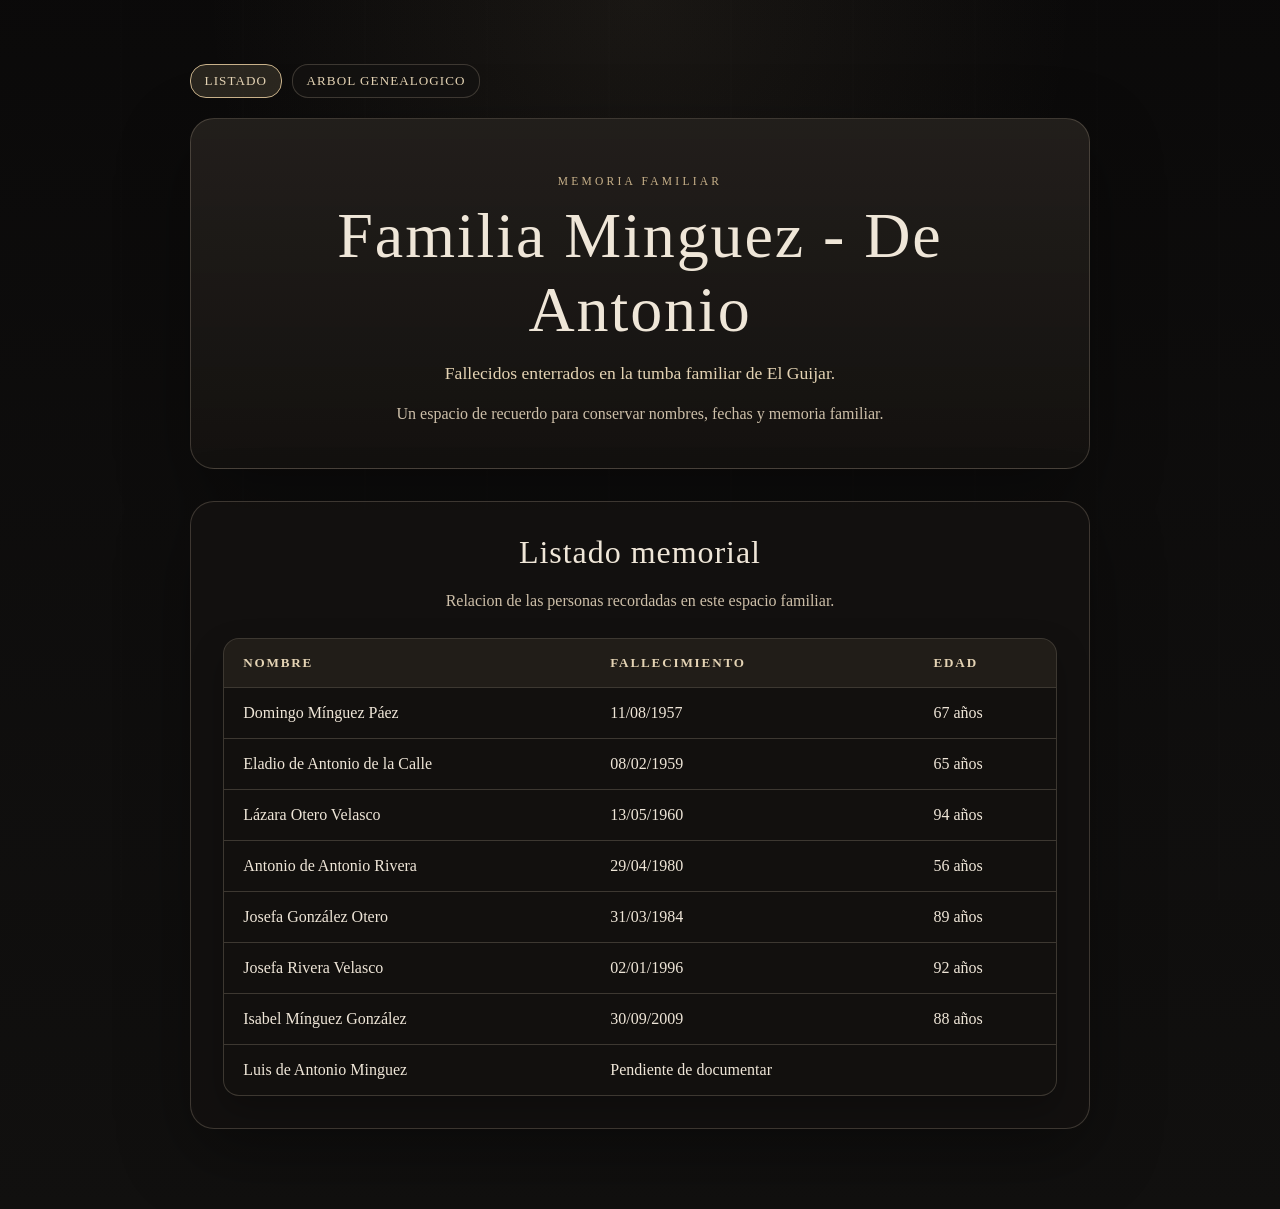
==== commit e6165db5: "redone project" ====
--- a/index.html
+++ b/index.html
@@ -3,36 +3,28 @@
 <head>
   <meta charset="utf-8">
   <meta name="viewport" content="width=device-width, initial-scale=1">
-  <title>Familia Mínguez - De Antonio</title>
+  <title data-i18n="listing.title"></title>
   <link rel="stylesheet" href="css/tokens.css">
   <link rel="stylesheet" href="css/styles.css">
 </head>
 <body>
-  <main
-    class="page"
-    data-records-src="data/lista.json"
-    data-detail-template="persona.html"
-  >
-    <nav class="site-nav" aria-label="Navegacion principal">
-      <a class="site-nav__link site-nav__link--active" href="index.html" aria-current="page">Listado</a>
-      <a class="site-nav__link" href="arbol.html">Arbol genealogico</a>
+  <main class="page">
+    <nav class="site-nav" data-i18n-attr="aria-label:common.nav.mainAria">
+      <a class="site-nav__link site-nav__link--active" href="index.html" aria-current="page" data-i18n="common.nav.list"></a>
+      <a class="site-nav__link" href="arbol.html" data-i18n="common.nav.tree"></a>
     </nav>
 
     <section class="hero">
-      <p class="eyebrow">Memoria familiar</p>
-      <h1>Familia Mínguez - De Antonio</h1>
-      <p class="lead">
-        Fallecidos enterrados en la tumba familiar de El Guijar.
-      </p>
-      <p class="description">
-        Un espacio de recuerdo para conservar nombres, fechas y memoria familiar.
-      </p>
+      <p class="eyebrow" data-i18n="listing.hero.eyebrow"></p>
+      <h1 data-i18n="listing.hero.heading"></h1>
+      <p class="lead" data-i18n="listing.hero.lead"></p>
+      <p class="description" data-i18n="listing.hero.description"></p>
     </section>
 
     <section class="table-section" aria-labelledby="tabla-fallecidos">
       <div class="table-header">
-        <h2 id="tabla-fallecidos">Listado memorial</h2>
-        <p>Relación de las personas recordadas en este espacio familiar.</p>
+        <h2 id="tabla-fallecidos" data-i18n="listing.table.heading"></h2>
+        <p data-i18n="listing.table.description"></p>
       </div>
 
       <div class="table-wrapper">
@@ -40,7 +32,7 @@
           <thead id="records-head"></thead>
           <tbody id="records-body">
             <tr>
-              <td>Cargando datos...</td>
+              <td data-i18n="listing.table.loading"></td>
             </tr>
           </tbody>
         </table>
@@ -48,11 +40,8 @@
     </section>
   </main>
 
-  <noscript class="noscript-message">
-    No se ha podido mostrar el contenido completo de esta página.
-  </noscript>
+  <noscript class="noscript-message" data-i18n="common.noscript.generic"></noscript>
 
-  <script src="js/app.js"></script>
+  <script type="module" src="js/app.js"></script>
 </body>
 </html>
-
--- a/css/tokens.css
+++ b/css/tokens.css
@@ -1,4 +1,5 @@
 :root {
+  --theme-color-scheme: dark;
   --color-background: #11100f;
   --color-background-soft: #1a1816;
   --color-surface: rgba(33, 30, 27, 0.88);
@@ -15,4 +16,103 @@
   --page-width: min(900px, calc(100vw - 2rem));
   --font-display: "Palatino Linotype", "Book Antiqua", Palatino, Georgia, serif;
   --font-body: Georgia, "Times New Roman", serif;
+
+  --body-bg-layer-1: radial-gradient(circle at top, rgba(200, 177, 138, 0.08), transparent 32%);
+  --body-bg-layer-2: linear-gradient(180deg, rgba(9, 8, 8, 0.92), rgba(17, 16, 15, 0.98));
+  --body-overlay-layer-1: linear-gradient(rgba(255, 255, 255, 0.02), rgba(255, 255, 255, 0.02));
+  --body-overlay-layer-2: repeating-linear-gradient(
+    90deg,
+    transparent,
+    transparent 120px,
+    rgba(255, 255, 255, 0.015) 121px,
+    transparent 122px
+  );
+  --body-overlay-opacity: 0.45;
+
+  --nav-bg: rgba(20, 18, 17, 0.78);
+  --nav-hover-bg: rgba(200, 177, 138, 0.12);
+  --nav-active-bg: rgba(200, 177, 138, 0.16);
+
+  --hero-layer-1: linear-gradient(180deg, rgba(35, 31, 28, 0.82), rgba(18, 16, 14, 0.92));
+  --section-bg: rgba(20, 18, 17, 0.82);
+  --table-head-bg: rgba(200, 177, 138, 0.08);
+  --table-row-hover-bg: rgba(200, 177, 138, 0.06);
+  --table-row-link-hover-bg: rgba(200, 177, 138, 0.09);
+  --media-bg: rgba(255, 255, 255, 0.04);
 }
+
+:root[data-theme="light-celestial"] {
+  --theme-color-scheme: light;
+  --color-background: #eef5ff;
+  --color-background-soft: #f7fbff;
+  --color-surface: rgba(255, 255, 255, 0.92);
+  --color-surface-strong: rgba(248, 251, 255, 0.98);
+  --color-text: #2b3550;
+  --color-text-soft: #607096;
+  --color-line: rgba(140, 162, 209, 0.35);
+  --color-accent: #7aa7e8;
+  --color-accent-strong: #4a75be;
+  --shadow-soft: 0 16px 44px rgba(109, 143, 194, 0.22);
+  --shadow-table: 0 10px 24px rgba(109, 143, 194, 0.18);
+
+  --body-bg-layer-1: radial-gradient(circle at 12% 14%, rgba(153, 196, 255, 0.36), transparent 36%);
+  --body-bg-layer-2: linear-gradient(180deg, rgba(248, 252, 255, 0.98), rgba(236, 245, 255, 1));
+  --body-overlay-layer-1: linear-gradient(rgba(255, 255, 255, 0.68), rgba(255, 255, 255, 0.34));
+  --body-overlay-layer-2: repeating-linear-gradient(
+    90deg,
+    transparent,
+    transparent 120px,
+    rgba(148, 184, 230, 0.12) 121px,
+    transparent 122px
+  );
+  --body-overlay-opacity: 0.55;
+
+  --nav-bg: rgba(255, 255, 255, 0.84);
+  --nav-hover-bg: rgba(122, 167, 232, 0.18);
+  --nav-active-bg: rgba(122, 167, 232, 0.24);
+
+  --hero-layer-1: linear-gradient(180deg, rgba(255, 255, 255, 0.96), rgba(241, 248, 255, 0.96));
+  --section-bg: rgba(255, 255, 255, 0.88);
+  --table-head-bg: rgba(122, 167, 232, 0.15);
+  --table-row-hover-bg: rgba(122, 167, 232, 0.09);
+  --table-row-link-hover-bg: rgba(122, 167, 232, 0.12);
+  --media-bg: rgba(122, 167, 232, 0.08);
+}
+
+:root[data-theme="dawn-amber"] {
+  --theme-color-scheme: light;
+  --color-background: #f6efe6;
+  --color-background-soft: #fbf6ef;
+  --color-surface: rgba(255, 250, 244, 0.92);
+  --color-surface-strong: rgba(255, 252, 248, 0.98);
+  --color-text: #493a2a;
+  --color-text-soft: #7a6550;
+  --color-line: rgba(168, 129, 91, 0.34);
+  --color-accent: #c48e56;
+  --color-accent-strong: #9c6936;
+  --shadow-soft: 0 16px 42px rgba(163, 117, 73, 0.2);
+  --shadow-table: 0 10px 22px rgba(163, 117, 73, 0.16);
+
+  --body-bg-layer-1: radial-gradient(circle at 16% 12%, rgba(255, 205, 148, 0.36), transparent 36%);
+  --body-bg-layer-2: linear-gradient(180deg, rgba(255, 249, 240, 0.98), rgba(247, 237, 224, 1));
+  --body-overlay-layer-1: linear-gradient(rgba(255, 255, 255, 0.56), rgba(255, 255, 255, 0.24));
+  --body-overlay-layer-2: repeating-linear-gradient(
+    90deg,
+    transparent,
+    transparent 120px,
+    rgba(196, 142, 86, 0.1) 121px,
+    transparent 122px
+  );
+  --body-overlay-opacity: 0.5;
+
+  --nav-bg: rgba(255, 249, 242, 0.84);
+  --nav-hover-bg: rgba(196, 142, 86, 0.18);
+  --nav-active-bg: rgba(196, 142, 86, 0.24);
+
+  --hero-layer-1: linear-gradient(180deg, rgba(255, 252, 246, 0.96), rgba(250, 242, 230, 0.96));
+  --section-bg: rgba(255, 248, 238, 0.88);
+  --table-head-bg: rgba(196, 142, 86, 0.16);
+  --table-row-hover-bg: rgba(196, 142, 86, 0.1);
+  --table-row-link-hover-bg: rgba(196, 142, 86, 0.13);
+  --media-bg: rgba(196, 142, 86, 0.1);
+}
--- a/css/styles.css
+++ b/css/styles.css
@@ -5,7 +5,7 @@
 }
 
 html {
-  color-scheme: dark;
+  color-scheme: var(--theme-color-scheme, dark);
 }
 
 body {
@@ -14,8 +14,8 @@
   font-family: var(--font-body);
   color: var(--color-text);
   background:
-    radial-gradient(circle at top, rgba(200, 177, 138, 0.08), transparent 32%),
-    linear-gradient(180deg, rgba(9, 8, 8, 0.92), rgba(17, 16, 15, 0.98)),
+    var(--body-bg-layer-1),
+    var(--body-bg-layer-2),
     var(--color-background);
 }
 
@@ -25,15 +25,9 @@
   inset: 0;
   pointer-events: none;
   background:
-    linear-gradient(rgba(255, 255, 255, 0.02), rgba(255, 255, 255, 0.02)),
-    repeating-linear-gradient(
-      90deg,
-      transparent,
-      transparent 120px,
-      rgba(255, 255, 255, 0.015) 121px,
-      transparent 122px
-    );
-  opacity: 0.45;
+    var(--body-overlay-layer-1),
+    var(--body-overlay-layer-2);
+  opacity: var(--body-overlay-opacity);
 }
 
 .page {
@@ -60,7 +54,7 @@
   border: 1px solid var(--color-line);
   border-radius: var(--radius-medium);
   color: var(--color-accent-strong);
-  background: rgba(20, 18, 17, 0.78);
+  background: var(--nav-bg);
   text-decoration: none;
   font-size: 0.82rem;
   letter-spacing: 0.08em;
@@ -70,12 +64,12 @@
 
 .site-nav__link:hover {
   border-color: var(--color-accent);
-  background: rgba(200, 177, 138, 0.12);
+  background: var(--nav-hover-bg);
 }
 
 .site-nav__link--active {
   border-color: var(--color-accent);
-  background: rgba(200, 177, 138, 0.16);
+  background: var(--nav-active-bg);
 }
 
 .hero {
@@ -84,7 +78,7 @@
   border: 1px solid var(--color-line);
   border-radius: var(--radius-large);
   background:
-    linear-gradient(180deg, rgba(35, 31, 28, 0.82), rgba(18, 16, 14, 0.92)),
+    var(--hero-layer-1),
     var(--color-surface);
   box-shadow: var(--shadow-soft);
 }
@@ -139,7 +133,7 @@
   padding: 2rem;
   border: 1px solid var(--color-line);
   border-radius: var(--radius-large);
-  background: rgba(20, 18, 17, 0.82);
+  background: var(--section-bg);
   box-shadow: var(--shadow-soft);
 }
 
@@ -162,7 +156,7 @@
 }
 
 thead {
-  background: rgba(200, 177, 138, 0.08);
+  background: var(--table-head-bg);
 }
 
 th,
@@ -185,7 +179,7 @@
 }
 
 tbody tr:hover {
-  background: rgba(200, 177, 138, 0.06);
+  background: var(--table-row-hover-bg);
 }
 
 .row-link {
@@ -199,7 +193,7 @@
 }
 
 .table-row-link:hover {
-  background: rgba(200, 177, 138, 0.09);
+  background: var(--table-row-link-hover-bg);
 }
 
 td[colspan] {
@@ -235,7 +229,7 @@
   padding: 1.8rem;
   border: 1px solid var(--color-line);
   border-radius: var(--radius-large);
-  background: rgba(20, 18, 17, 0.82);
+  background: var(--section-bg);
   box-shadow: var(--shadow-soft);
 }
 
@@ -278,7 +272,7 @@
   width: 100%;
   border: 1px solid var(--color-line);
   border-radius: var(--radius-medium);
-  background: rgba(255, 255, 255, 0.04);
+  background: var(--media-bg);
 }
 
 .detail-figure figcaption,
